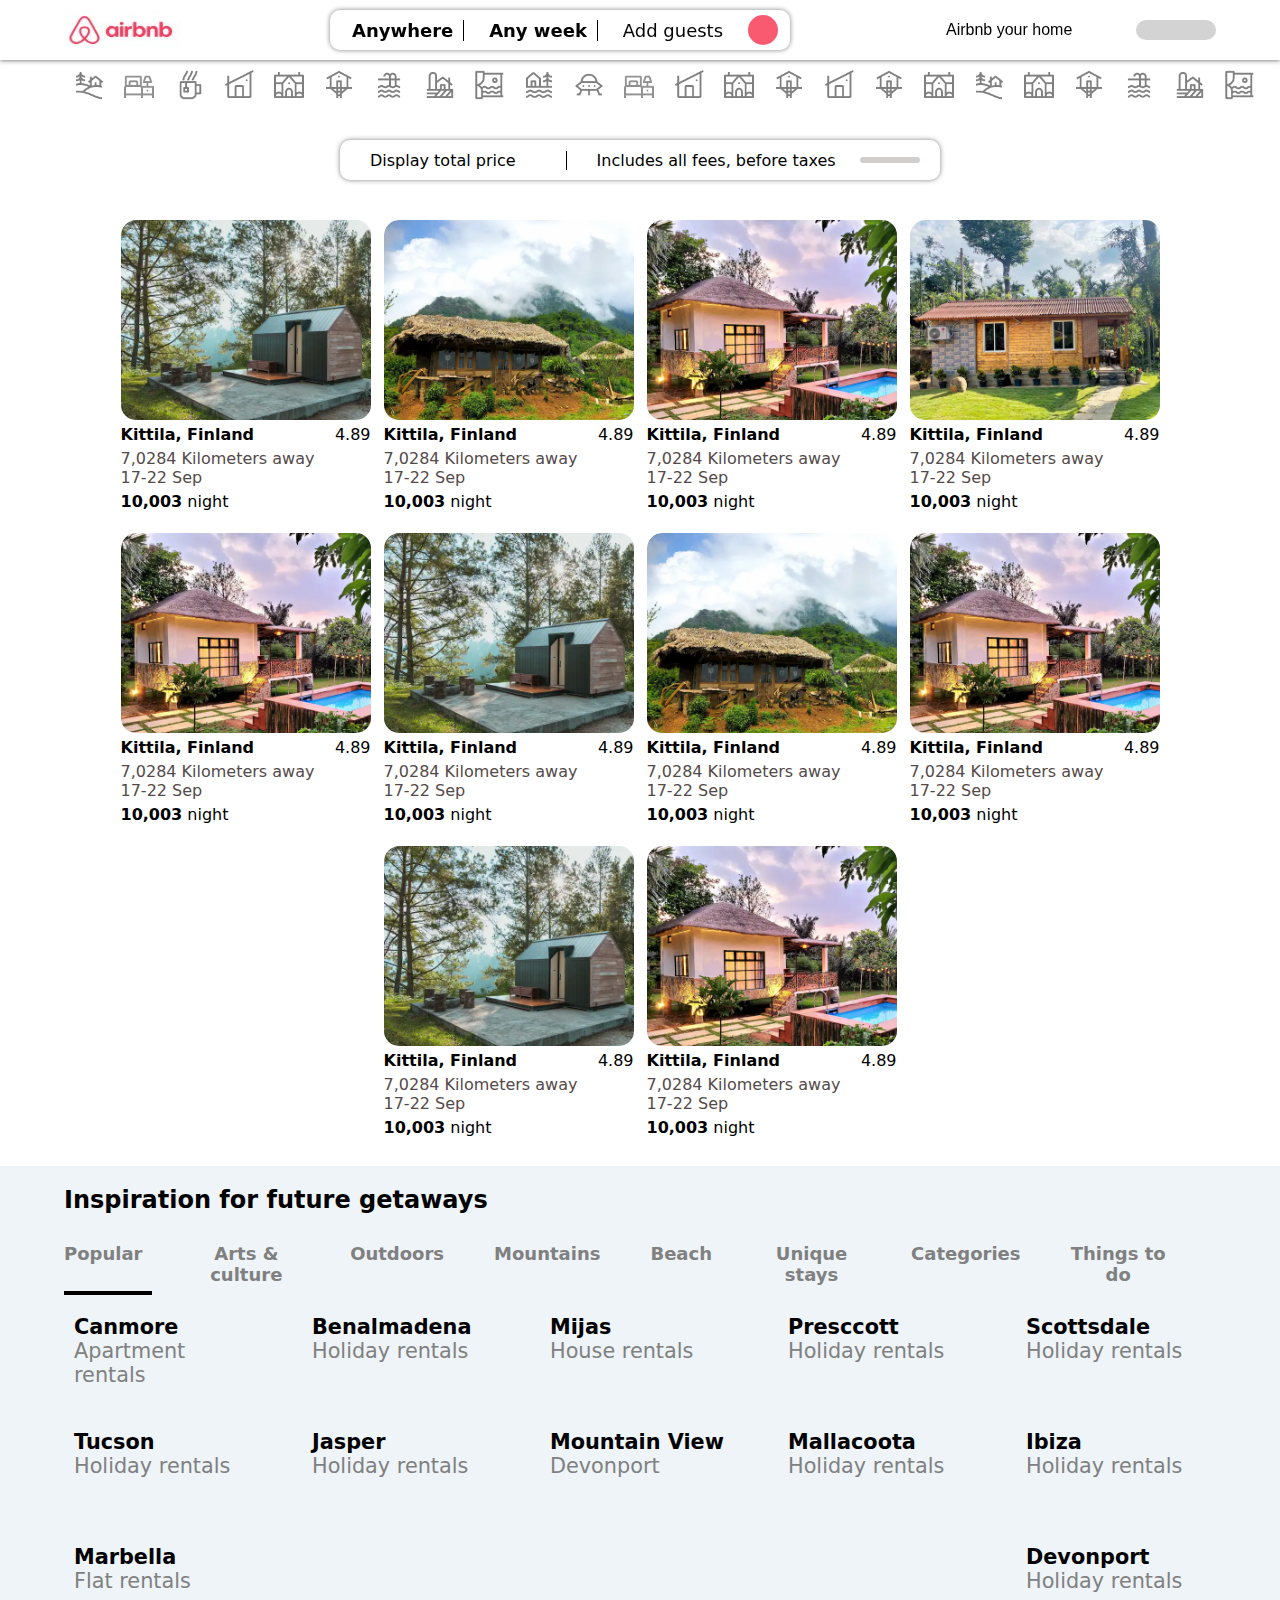
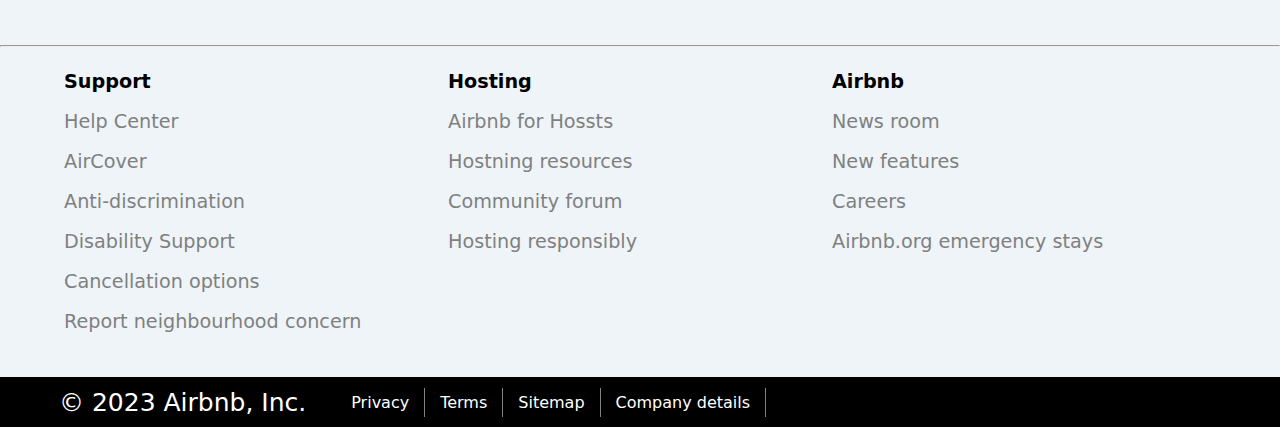
==== projects/airbnb/index.html @ cf3769d4 "saved" ====
<!DOCTYPE html>
<html lang="en">

<head>
  <meta charset="UTF-8" />
  <meta name="viewport" content="width=device-width, initial-scale=1.0" />
  <title>airbnb-clone</title>
  <link rel="stylesheet" href="https://cdnjs.cloudflare.com/ajax/libs/font-awesome/6.4.2/css/all.min.css"
    integrity="sha512-z3gLpd7yknf1YoNbCzqRKc4qyor8gaKU1qmn+CShxbuBusANI9QpRohGBreCFkKxLhei6S9CQXFEbbKuqLg0DA=="
    crossorigin="anonymous" referrerpolicy="no-referrer" />
  <link rel="stylesheet" href="./css/style.css" />
</head>

<body>
  <div class="header-container">
    <div class="top-logo">
      <img class="top-logo" src="./media/images/logo.jpg" alt="" />
    </div>
    <ul class="header-search">
      <li><a class="header-link" href="#" id="">Anywhere</a></li>
      <li><a class="header-link" href="#" id="">Any week</a></li>
      <li><a class="header-link" href="#" id="">Add guests</a></li>
      <li>
        <p class="top-search">
          <i class="fa-solid fa-magnifying-glass" style="color: #ffffff"></i>
        </p>
      </li>
    </ul>

    <div class="right">
      <p>Airbnb your home</p>
      <i class="fa-solid fa-globe icon" style="color: #555"></i>
      <div class="top-menu">
        <i class="fa-solid fa-bars icon" style="color: #555"></i>
        <i class="fa-regular fa-user icon" style="color: #555"></i>
      </div>
    </div>
  </div>
  <div class="top-selection-box">
    <img class="top-section-img" src="./media/images/i1.jpeg" alt="" />
    <img class="top-section-img" src="./media/images/i2.jpeg" alt="" />
    <img class="top-section-img" src="./media/images/i3.jpeg" alt="" />
    <img class="top-section-img" src="./media/images/i4.jpeg" alt="" />
    <img class="top-section-img" src="./media/images/i5.jpeg" alt="" />
    <img class="top-section-img" src="./media/images/i6.jpeg" alt="" />
    <img class="top-section-img" src="./media/images/i7.jpeg" alt="" />
    <img class="top-section-img" src="./media/images/i8.jpeg" alt="" />
    <img class="top-section-img" src="./media/images/i9.jpeg" alt="" />
    <img class="top-section-img" src="./media/images/i10.jpeg" alt="" />
    <img class="top-section-img" src="./media/images/i11.jpeg" alt="" />
    <img class="top-section-img" src="./media/images/i2.jpeg" alt="" />
    <img class="top-section-img" src="./media/images/i4.jpeg" alt="" />
    <img class="top-section-img" src="./media/images/i5.jpeg" alt="" />
    <img class="top-section-img" src="./media/images/i6.jpeg" alt="" />
    <img class="top-section-img" src="./media/images/i4.jpeg" alt="" />
    <img class="top-section-img" src="./media/images/i6.jpeg" alt="" />
    <img class="top-section-img" src="./media/images/i5.jpeg" alt="" />
    <img class="top-section-img" src="./media/images/i1.jpeg" alt="" />
    <img class="top-section-img" src="./media/images/i5.jpeg" alt="" />
    <img class="top-section-img" src="./media/images/i6.jpeg" alt="" />
    <img class="top-section-img" src="./media/images/i7.jpeg" alt="" />
    <img class="top-section-img" src="./media/images/i8.jpeg" alt="" />
    <img class="top-section-img" src="./media/images/i9.jpeg" alt="" />
  </div>
  <div class="display-price">
    <div class="display-containt">
      <p class="display-containt-price">Display total price</p>
      <p>Includes all fees, before taxes</p>
    </div>
    <div class="box">
      <i class="fa-solid fa-circle circle"></i>
    </div>
  </div>
  <div class="cards-containers">
    <div class="card">
      <div class="card-img-contain">
        <img class="card-img" src="./media/images/d1.webp" alt="" />
      </div>
      <div class="card-title">
        <h4>Kittila, Finland</h4>
        <div class="card-ratting"><i class="fa-solid fa-star"></i> 4.89</div>
      </div>
      <div class="card-contain">
        <p>7,0284 Kilometers away</p>
        <p>17-22 Sep</p>
      </div>
      <div class="price">
        <p>
          <strong><i class="fa-solid fa-indian-rupee-sign"></i>10,003</strong>
          night
        </p>
      </div>
    </div>
    <!-- card 2 -->
    <div class="card">
      <div class="card-img-contain">
        <img class="card-img" src="./media/images/d2.webp" alt="" />
      </div>
      <div class="card-title">
        <h4>Kittila, Finland</h4>
        <div class="card-ratting"><i class="fa-solid fa-star"></i> 4.89</div>
      </div>
      <div class="card-contain">
        <p>7,0284 Kilometers away</p>
        <p>17-22 Sep</p>
      </div>
      <div class="price">
        <p>
          <strong><i class="fa-solid fa-indian-rupee-sign"></i>10,003</strong>
          night
        </p>
      </div>
    </div>
    <!-- card 3 -->
    <div class="card">
      <div class="card-img-contain">
        <img class="card-img" src="./media/images/d3.webp" alt="" />
      </div>
      <div class="card-title">
        <h4>Kittila, Finland</h4>
        <div class="card-ratting"><i class="fa-solid fa-star"></i> 4.89</div>
      </div>
      <div class="card-contain">
        <p>7,0284 Kilometers away</p>
        <p>17-22 Sep</p>
      </div>
      <div class="price">
        <p>
          <strong><i class="fa-solid fa-indian-rupee-sign"></i>10,003</strong>
          night
        </p>
      </div>
    </div>
    <!-- card 4 -->
    <div class="card">
      <div class="card-img-contain">
        <img class="card-img" src="./media/images/d4.webp" alt="" />
      </div>
      <div class="card-title">
        <h4>Kittila, Finland</h4>
        <div class="card-ratting"><i class="fa-solid fa-star"></i> 4.89</div>
      </div>
      <div class="card-contain">
        <p>7,0284 Kilometers away</p>
        <p>17-22 Sep</p>
      </div>
      <div class="price">
        <p>
          <strong><i class="fa-solid fa-indian-rupee-sign"></i>10,003</strong>
          night
        </p>
      </div>
    </div>
    <!-- card 5 -->
    <div class="card">
      <div class="card-img-contain">
        <img class="card-img" src="./media/images/d3.webp" alt="" />
      </div>
      <div class="card-title">
        <h4>Kittila, Finland</h4>
        <div class="card-ratting"><i class="fa-solid fa-star"></i> 4.89</div>
      </div>
      <div class="card-contain">
        <p>7,0284 Kilometers away</p>
        <p>17-22 Sep</p>
      </div>
      <div class="price">
        <p>
          <strong><i class="fa-solid fa-indian-rupee-sign"></i>10,003</strong>
          night
        </p>
      </div>
    </div>
    <!-- card 6 -->
    <div class="card">
      <div class="card-img-contain">
        <img class="card-img" src="./media/images/d1.webp" alt="" />
      </div>
      <div class="card-title">
        <h4>Kittila, Finland</h4>
        <div class="card-ratting"><i class="fa-solid fa-star"></i> 4.89</div>
      </div>
      <div class="card-contain">
        <p>7,0284 Kilometers away</p>
        <p>17-22 Sep</p>
      </div>
      <div class="price">
        <p>
          <strong><i class="fa-solid fa-indian-rupee-sign"></i>10,003</strong>
          night
        </p>
      </div>
    </div>
    <!-- card 7 -->
    <div class="card">
      <div class="card-img-contain">
        <img class="card-img" src="./media/images/d2.webp" alt="" />
      </div>
      <div class="card-title">
        <h4>Kittila, Finland</h4>
        <div class="card-ratting"><i class="fa-solid fa-star"></i> 4.89</div>
      </div>
      <div class="card-contain">
        <p>7,0284 Kilometers away</p>
        <p>17-22 Sep</p>
      </div>
      <div class="price">
        <p>
          <strong><i class="fa-solid fa-indian-rupee-sign"></i>10,003</strong>
          night
        </p>
      </div>
    </div>
    <!-- card 2 -->
    <div class="card">
      <div class="card-img-contain">
        <img class="card-img" src="./media/images/d3.webp" alt="" />
      </div>
      <div class="card-title">
        <h4>Kittila, Finland</h4>
        <div class="card-ratting"><i class="fa-solid fa-star"></i> 4.89</div>
      </div>
      <div class="card-contain">
        <p>7,0284 Kilometers away</p>
        <p>17-22 Sep</p>
      </div>
      <div class="price">
        <p>
          <strong><i class="fa-solid fa-indian-rupee-sign"></i>10,003</strong>
          night
        </p>
      </div>
    </div>
    <!-- card 2 -->
    <div class="card">
      <div class="card-img-contain">
        <img class="card-img" src="./media/images/d1.webp" alt="" />
      </div>
      <div class="card-title">
        <h4>Kittila, Finland</h4>
        <div class="card-ratting"><i class="fa-solid fa-star"></i> 4.89</div>
      </div>
      <div class="card-contain">
        <p>7,0284 Kilometers away</p>
        <p>17-22 Sep</p>
      </div>
      <div class="price">
        <p>
          <strong><i class="fa-solid fa-indian-rupee-sign"></i>10,003</strong>
          night
        </p>
      </div>
    </div>
    <!-- card 2 -->
    <div class="card">
      <div class="card-img-contain">
        <img class="card-img" src="./media/images/d3.webp" alt="" />
      </div>
      <div class="card-title">
        <h4>Kittila, Finland</h4>
        <div class="card-ratting"><i class="fa-solid fa-star"></i> 4.89</div>
      </div>
      <div class="card-contain">
        <p>7,0284 Kilometers away</p>
        <p>17-22 Sep</p>
      </div>
      <div class="price">
        <p>
          <strong><i class="fa-solid fa-indian-rupee-sign"></i>10,003</strong>
          night
        </p>
      </div>
    </div>
  </div>
  <div class="inspiration-container">
    <h2>Inspiration for future getaways</h2>
    <br>
    <ul class="bottom-nav-links">
      <li class="bottom-nav-link">Popular</li>
      <li class="bottom-nav-link">Arts & culture</li>
      <li class="bottom-nav-link">Outdoors</li>
      <li class="bottom-nav-link">Mountains</li>
      <li class="bottom-nav-link">Beach</li>
      <li class="bottom-nav-link">Unique stays</li>
      <li class="bottom-nav-link">Categories</li>
      <li class="bottom-nav-link">Things to do</li>
    </ul>
    <div class="popular-container">
      <div class="popular-card">
        <h4>Canmore</h4>
        <p>Apartment rentals</p>
      </div>
      <div class="popular-card">
        <h4>Benalmadena</h4>
        <p>Holiday rentals</p>
      </div>
      <div class="popular-card">
        <h4>Mijas</h4>
        <p>House rentals</p>
      </div>
      <div class="popular-card">
        <h4>Presccott</h4>
        <p>Holiday rentals</p>
      </div>
      <div class="popular-card">
        <h4>Scottsdale</h4>
        <p>Holiday rentals</p>
      </div>
      <div class="popular-card">
        <h4>Tucson</h4>
        <p>Holiday rentals</p>
      </div>
      <div class="popular-card">
        <h4>Jasper</h4>
        <p>Holiday rentals</p>
      </div>
      <div class="popular-card">
        <h4>Mountain View</h4>
        <p>Devonport</p>
      </div>
      <div class="popular-card">
        <h4>Mallacoota</h4>
        <p>Holiday rentals</p>
      </div>
      <div class="popular-card">
        <h4>Ibiza</h4>
        <p>Holiday rentals</p>
      </div>
      <div class="popular-card">
        <h4>Marbella</h4>
        <p>Flat rentals</p>
      </div>
      <div class="popular-card">
        <h4>Devonport</h4>
        <p>Holiday rentals</p>
      </div>
    </div>
  </div>
  <hr>
  <footer class="footer-container">
    <div class="footer-card">
      <ul>
        <li class="footer-card-link"><strong>Support</strong></li>
        <li class="footer-card-link">Help Center</li>
        <li class="footer-card-link">AirCover</li>
        <li class="footer-card-link">Anti-discrimination</li>
        <li class="footer-card-link">Disability Support</li>
        <li class="footer-card-link">Cancellation options</li>
        <li class="footer-card-link">Report neighbourhood concern</li>
      </ul>

    </div>
    <div class="footer-card">
      <ul>
        <li class="footer-card-link"><strong>Hosting</strong></li>
        <li class="footer-card-link">Airbnb for Hossts</li>
        <li class="footer-card-link">Hostning resources</li>
        <li class="footer-card-link">Community forum</li>
        <li class="footer-card-link">Hosting responsibly</li>
      </ul>

    </div>
    <div class="footer-card">
      <ul>
        <li class="footer-card-link"><strong>Airbnb</strong></li>
        <li class="footer-card-link">News room</li>
        <li class="footer-card-link">New features</li>
        <li class="footer-card-link">Careers</li>
        <li class="footer-card-link">Airbnb.org emergency stays</li>
      </ul>

    </div>
  </footer>
  <div class="copyright">
    <div class="copyright-container">
      &copy; 2023 Airbnb, Inc.
      <ul class="footer-links">
        <li class="footer-link">Privacy</li>
        <li class="footer-link">Terms</li>
        <li class="footer-link">Sitemap</li>
        <li class="footer-link">Company details</li>
      </ul>
    </div>
  </div>

</body>

</html>
---- projects/airbnb/css/style.css ----
* {
  margin: 0;
  padding: 0;
  box-sizing: border-box;
}
:root {
  scroll-behavior: smooth;
}

body {
  font-family: system-ui, -apple-system, BlinkMacSystemFont, "Segoe UI", Roboto,
    Oxygen, Ubuntu, Cantarell, "Open Sans", "Helvetica Neue", sans-serif;
}
.icon {
  width: 15px;
}

/* ***************************************************************** */

/* Header Part */

.header-container {
  width: 100%;
  background-color: white;
  /* height: 60px; */
  display: flex;
  justify-content: space-between;
  align-items: center;
  padding: 10px 5%;
  box-shadow: 0 0 5px #555;
  position: fixed;
  top: 0;
  left: 0;
  z-index: 10;
}
.top-logo {
  width: 120px;
  height: 40px;
}
/* ***************************************************************** */
.header-search {
  width: 40%;
  display: flex;
  justify-content: space-around;
  align-items: center;
  padding: 5px;
  box-shadow: 0px 0px 5px gray;
  list-style: none;
  border-radius: 10px;
  font-weight: bold;
}
.header-search :nth-child(3),
.header-search :nth-child(4) {
  border: none;
  font-weight: 300;
}
.header-search li {
  border-right: 1px solid black;
}
.header-link {
  color: black;
  text-decoration: none;
  cursor: pointer;
  padding: 10px;
  font-size: 18px;
  /* border-right: 1px solid gray; */
}
.header-search:last-child {
  border-right: none;
}
.top-search {
  background-color: #FA5A6F;
  width: 30px;
  height: 30px;
  border-radius: 50%;
  /* padding: 5px 10px; */
  text-align: center;
  display: flex;
  justify-content: center;
  align-items: center;
}
/* ***************************************************************** */

.right {
  width: 280px;
  /* background-color: brown; */
  display: flex;
  justify-content: space-between;
  align-items: center;
}
.right p {
  padding: 10px;
  /* background-color: gray; */
  border-radius: 10px;
  font-family: Arial, Helvetica, sans-serif;
  transition: all 0.3s;
}
.right p:hover {
  background-color: rgb(205, 201, 201);
}
.right i {
  transition: all 0.3s;
}
.right i:hover {
  /* padding: 5px; */
  transform: scale(1.5);
  /* box-shadow: 0 0 10px #555; */
}
.top-menu {
  width: 80px;
  padding: 10px;
  border-radius: 20px;
  display: flex;
  justify-content: space-around;
  align-items: center;
  background-color: lightgray;
}
.top-menu:hover {
  box-shadow: 0 0 5px #555;
}

.right i {
  margin-right: 10px;
}

/* ******************************* TOP SECTION ************************** */
.top-selection-box {
  width: 100%;
  /* margin-top: 70px; */
  position: fixed;
  top: 60px;
  background-color: white;
  padding: 0px 5%;
  display: flex;
  justify-content: space-between;
 z-index: 9;
}

.top-section-img {
  /* border-radius: 50%; */
  width: 50px;
  opacity: 0.5;
  padding: 10px;
  transition: all 0.3s;
}
.top-section-img:hover {
  opacity: 1;

  transform: scale(1.2);
}
/* ******************************************************************** */

.display-price {
  width: 600px;
  height: 40px;
  /* background-color: aqua; */
  margin: 140px   auto 40px;
  padding: 10px 20px;
  border-radius: 10px;
  display: flex;
  justify-content: space-between;
  align-items: center;
  box-shadow: 0px 0px 5px gray;
  cursor: pointer;
}
.display-containt {
  width: 500px;
  padding: 10px;
  /* background-color: aquamarine; */
  display: flex;
  font-weight: 400;
}
.display-containt-price {
  margin-right: 30px;
  border-right: 1px solid black;
  padding-right: 50px;
}
.box {
  width: 60px;
  /* height: 50px; */
  border-radius: 70px;
  padding: 2px 5px;
  background-color: #d1cdcd;
  display: flex;
  align-items: center;
}
.circle {
  margin-top: 2px;
  font-size: 25px;
  color: white;
}

/* ********************************************************************* */

.cards-containers {
  width: 90%;
  /* background-color: aquamarine; */
  margin: 0px 5%;
  display: flex;
  justify-content: center;
  gap: 13px;
  flex-wrap: wrap;
}
.card:hover {
  transform: scale(1.05);
}
.card {
  width: 250px;
  height: 300px;
  transition: all 0.4s;
}
.card-img-contain {
  width: 100%;
  height: 200px;
  border-radius: 15px;
  margin-bottom: 5px;
  overflow: hidden;
}
.card-img {
  width: 130%;
  border-radius: 15px;
}
.card-title {
  margin-bottom: 5px;
  display: flex;
  justify-content: space-between;
}
.card-contain {
  margin-bottom: 5px;
  color: rgb(84, 74, 74);
}

/* ********************************************************************* */

.inspiration-container {
  width: 100%;
  /* height: 500px; */
  background-color: rgb(238, 244, 248);
  margin-top: 20px;
  padding: 20px 5%;
}
.bottom-nav-links {
  list-style-type: none;
  text-align: center;
  display: flex;
}
.bottom-nav-link {
  padding: 10px 10px 10px 0px;
  margin-right: 40px;
  font-size: 18px;
  font-weight: 500;
  cursor: pointer;
  color: gray;
  font-weight: bold;
}
.bottom-nav-link:hover {
  border-bottom: 4px solid black;
}
.bottom-nav-link:first-child {
  border-bottom: 4px solid black;
}
.popular-container {
  width: 100%;
  display: flex;
  justify-content: space-between;
  flex-wrap: wrap;
  gap: 15px;
}
.popular-card {
  width: 200px;
  height: 100px;
  padding: 20px 10px;
  font-size: 1.3em;
}
.popular-card p {
  color: gray;
}
.popular-card:hover{
  box-shadow: 0px 0px 2px gray;
}

/* ****************** Footer Section ************************* */
.footer-container {
  background-color: rgb(238, 244, 248);
  width: 100%;
  padding: 15px 5%;
  display: flex;
}
.footer-card{
  /* background-color: blue; */
  width: calc(90%/3);
  height: 300px;
  margin-right: 40px;
}
.footer-card ul{
  list-style-type: none;
  font-size: 1.2em;
  line-height: 40px;
}

.footer-card-link:not(:first-child){
  color: gray;

}
.copyright{
  background-color: black;
  color: white;
  height: 50px;
  display: flex;
  justify-content: center;

}
.copyright-container{
  width: 90%;
   font-size: 25px;
  display: flex;
  align-items: center;
}
.copyright-container:first-child{
  margin-right: 10px;
}
.footer-links{
  font-size: 16px;
  display: flex;
  align-items: center;
  margin-left: 30px;
  list-style-type: none;

}
.footer-link{
  padding: 5px 15px;
  cursor: pointer;
  border-right: 1px solid gray;
}
.footer-link:hover{
  border-bottom: 1px solid white;
}
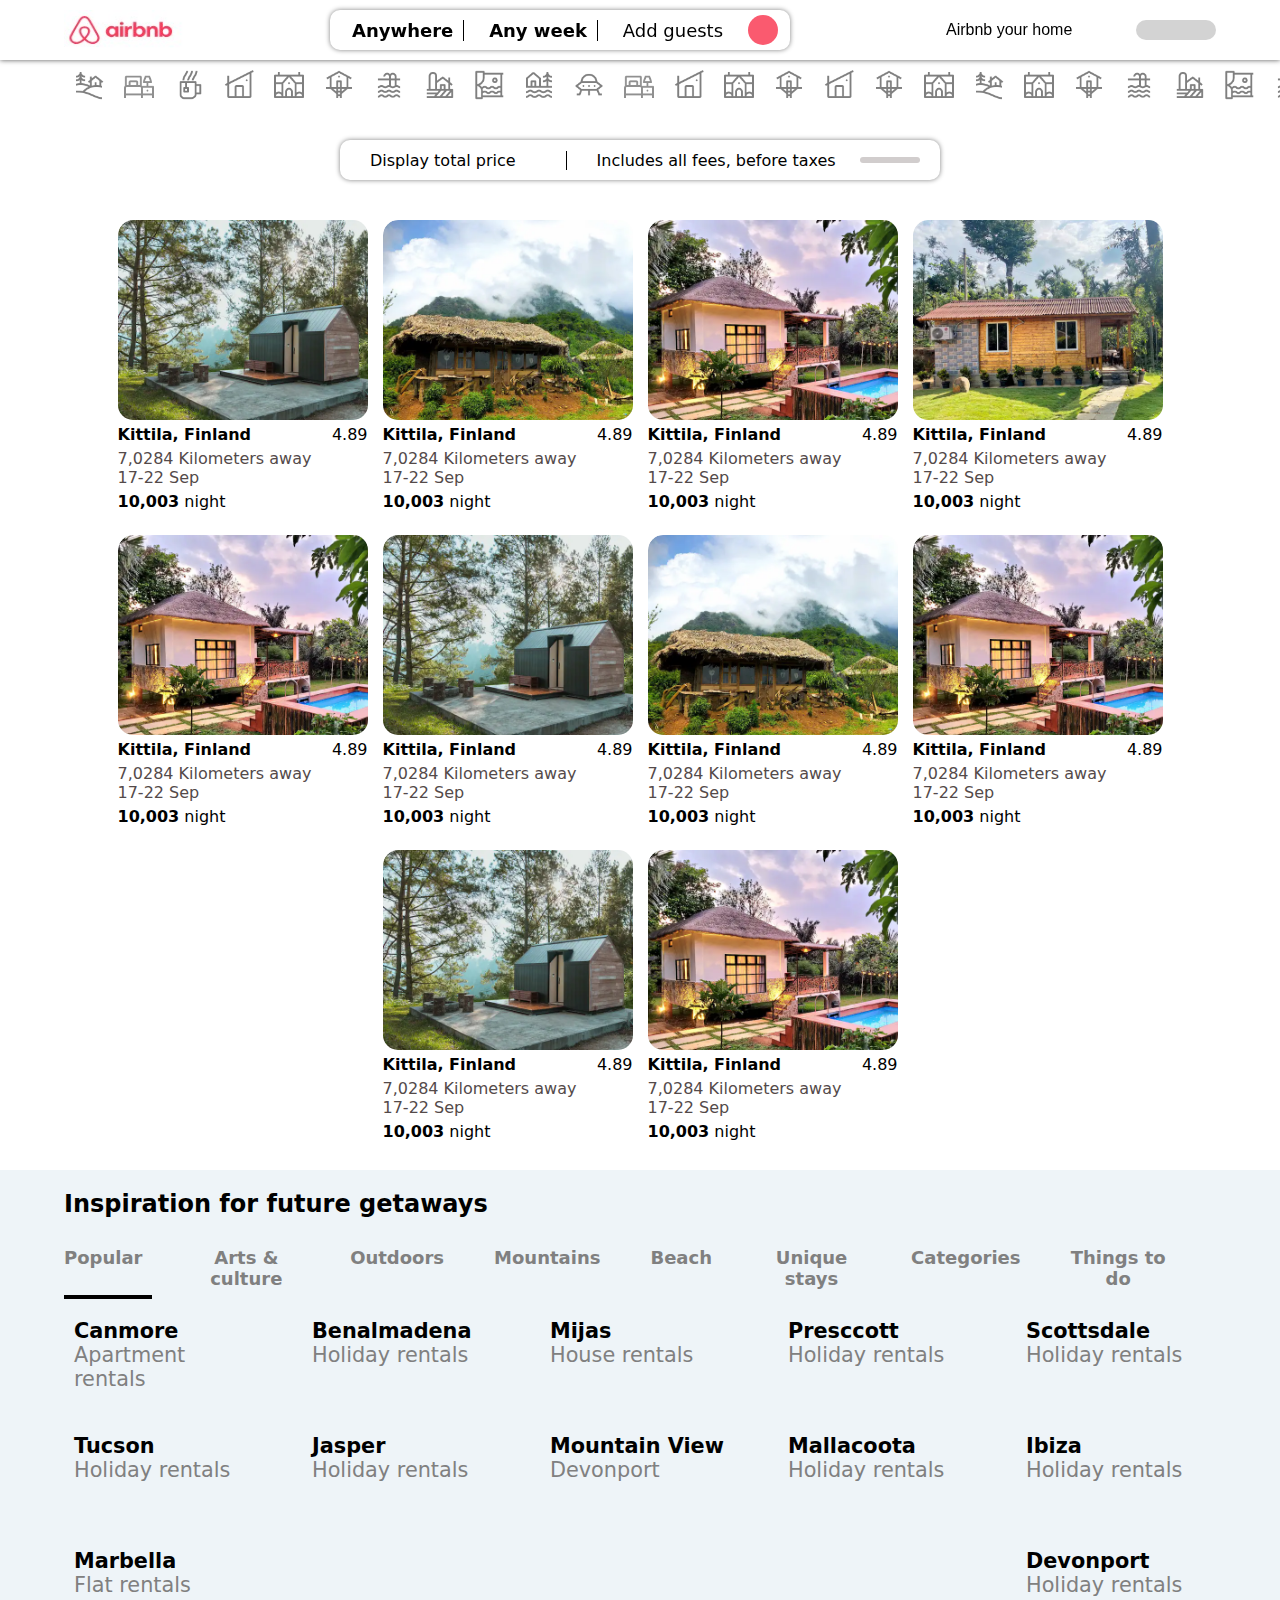
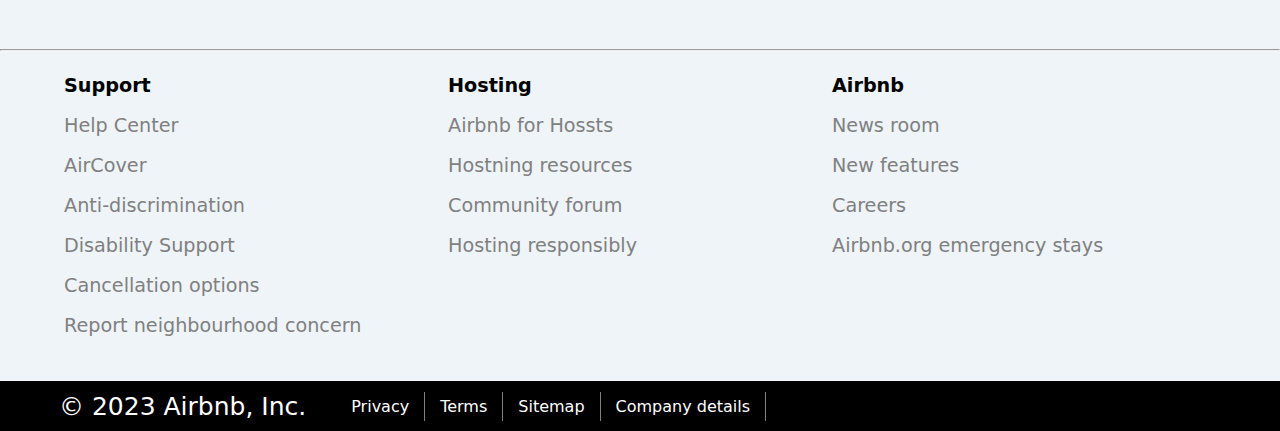
==== commit 57ac0b16: "save" ====
--- a/projects/airbnb/index.html
+++ b/projects/airbnb/index.html
@@ -61,6 +61,8 @@
     <img class="top-section-img" src="./media/images/i7.jpeg" alt="" />
     <img class="top-section-img" src="./media/images/i8.jpeg" alt="" />
     <img class="top-section-img" src="./media/images/i9.jpeg" alt="" />
+    <img class="top-section-img" src="./media/images/i7.jpeg" alt="" />
+    <img class="top-section-img" src="./media/images/13.jpeg" alt="" />
   </div>
   <div class="display-price">
     <div class="display-containt">
--- a/projects/airbnb/css/style.css
+++ b/projects/airbnb/css/style.css
@@ -198,7 +198,7 @@
   margin: 0px 5%;
   display: flex;
   justify-content: center;
-  gap: 13px;
+  gap: 15px;
   flex-wrap: wrap;
 }
 .card:hover {
